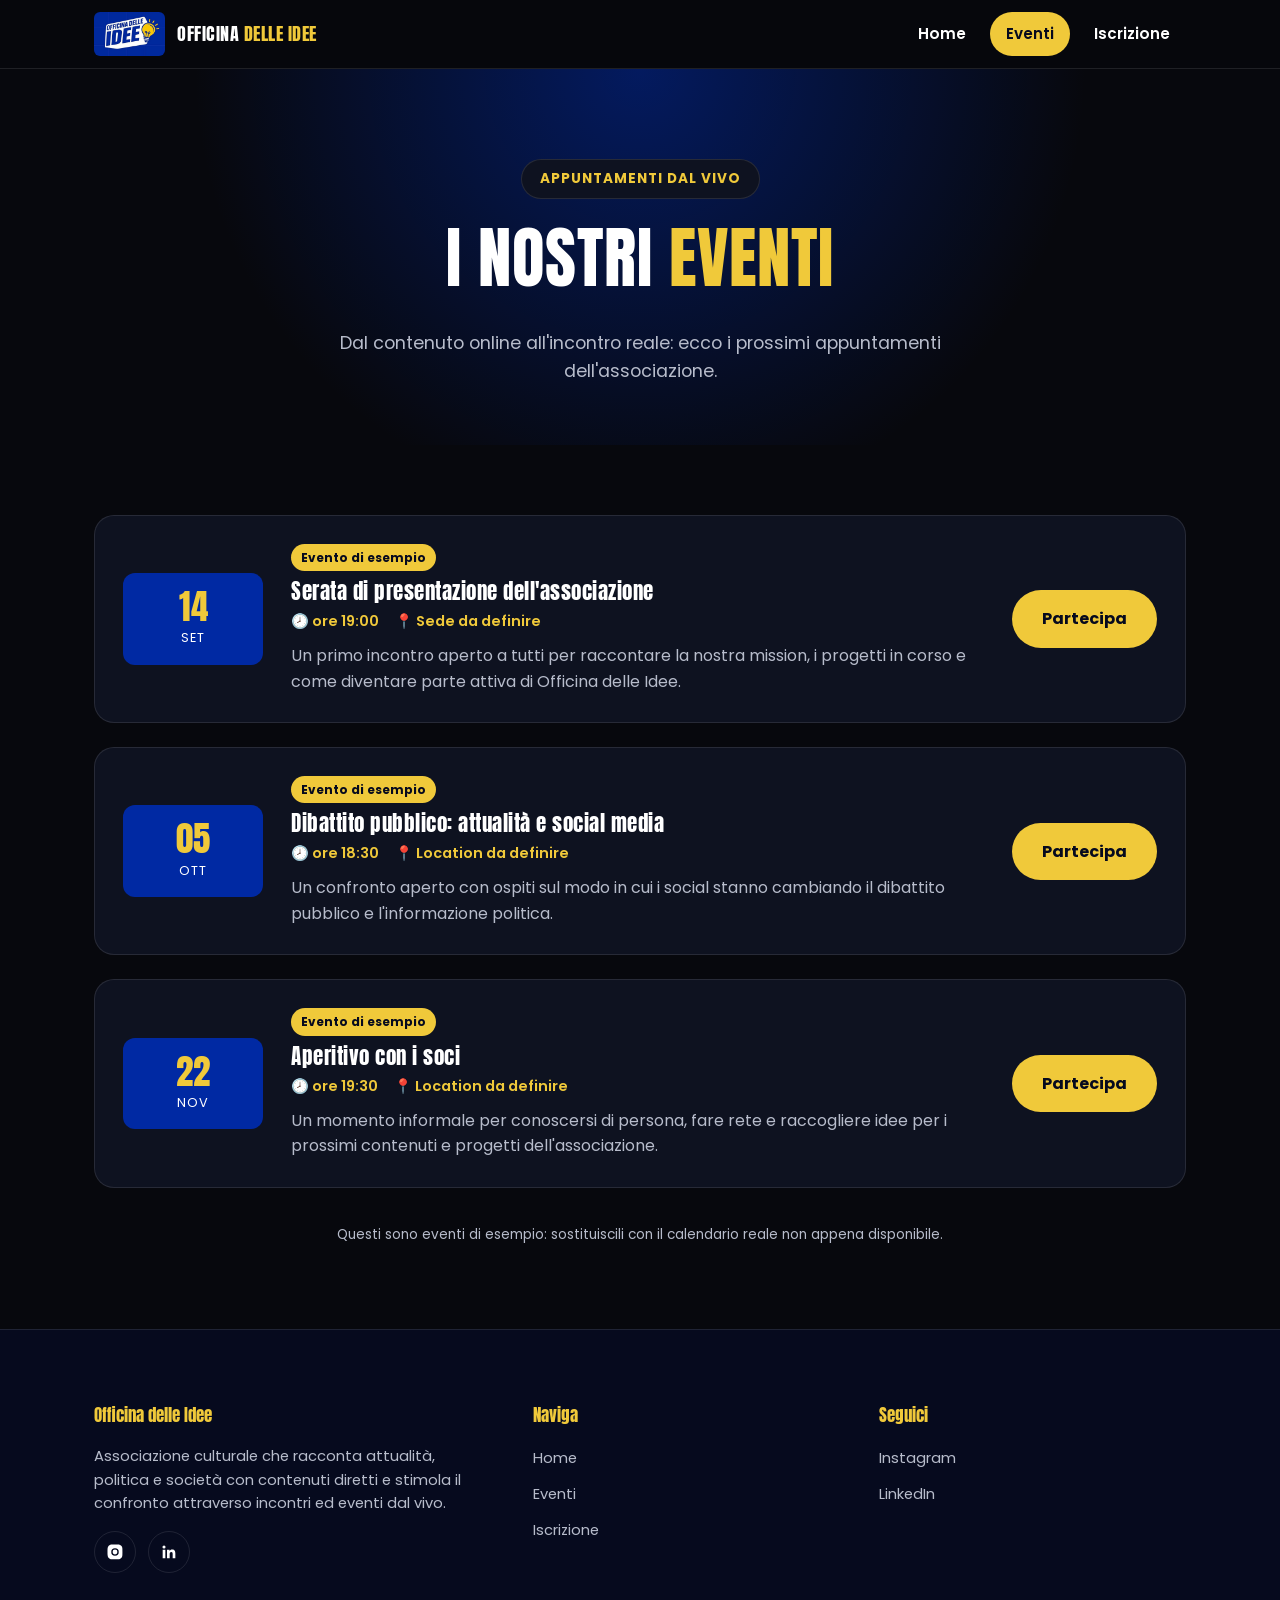
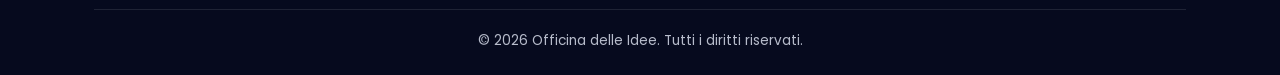
==== eventi.html @ fac71370 "Initial commit: sito web Officina delle Idee Pagine principali (home, eventi, iscrizione), form Netl" ====
<!DOCTYPE html>
<html lang="it">
<head>
  <meta charset="UTF-8">
  <meta name="viewport" content="width=device-width, initial-scale=1.0">
  <title>Eventi | Officina delle Idee</title>
  <meta name="description" content="Scopri i prossimi eventi live di Officina delle Idee: incontri, dibattiti e appuntamenti dal vivo con la community.">

  <link rel="icon" type="image/png" sizes="32x32" href="images/favicon-32.png">
  <link rel="apple-touch-icon" sizes="180x180" href="images/favicon-180.png">

  <link rel="preconnect" href="https://fonts.googleapis.com">
  <link rel="preconnect" href="https://fonts.gstatic.com" crossorigin>
  <link href="https://fonts.googleapis.com/css2?family=Anton&family=Poppins:wght@400;600;700&display=swap" rel="stylesheet">

  <link rel="stylesheet" href="css/style.css">
</head>
<body>

  <header class="site-header">
    <div class="container">
      <a href="index.html" class="brand">
        <img src="images/logo.jpg" alt="Logo Officina delle Idee">
        <span>OFFICINA <em>DELLE IDEE</em></span>
      </a>

      <button class="nav-toggle" id="navToggle" aria-label="Apri menu" aria-expanded="false">
        <span></span><span></span><span></span>
      </button>

      <nav class="main-nav" id="mainNav">
        <ul>
          <li><a href="index.html">Home</a></li>
          <li><a href="eventi.html" class="active">Eventi</a></li>
          <li><a href="iscrizione.html">Iscrizione</a></li>
        </ul>
      </nav>
    </div>
  </header>

  <main>
    <section class="hero grid-bg" style="padding-bottom:30px;">
      <div class="container">
        <span class="eyebrow">Appuntamenti dal vivo</span>
        <h1>I NOSTRI <span style="color:var(--gold)">EVENTI</span></h1>
        <p class="lead">
          Dal contenuto online all'incontro reale: ecco i prossimi appuntamenti dell'associazione.
        </p>
      </div>
    </section>

    <section>
      <div class="container">

        <div class="events-list">

          <article class="event-card">
            <div class="event-date">
              <span class="day">14</span>
              <span class="month">Set</span>
            </div>
            <div class="event-body">
              <span class="badge-placeholder">Evento di esempio</span>
              <h3>Serata di presentazione dell'associazione</h3>
              <div class="event-meta">
                <span>🕗 ore 19:00</span>
                <span>📍 Sede da definire</span>
              </div>
              <p>
                Un primo incontro aperto a tutti per raccontare la nostra mission, i progetti in corso
                e come diventare parte attiva di Officina delle Idee.
              </p>
            </div>
            <div class="event-action">
              <a href="iscrizione.html" class="btn btn-gold">Partecipa</a>
            </div>
          </article>

          <article class="event-card">
            <div class="event-date">
              <span class="day">05</span>
              <span class="month">Ott</span>
            </div>
            <div class="event-body">
              <span class="badge-placeholder">Evento di esempio</span>
              <h3>Dibattito pubblico: attualità e social media</h3>
              <div class="event-meta">
                <span>🕗 ore 18:30</span>
                <span>📍 Location da definire</span>
              </div>
              <p>
                Un confronto aperto con ospiti sul modo in cui i social stanno cambiando il dibattito
                pubblico e l'informazione politica.
              </p>
            </div>
            <div class="event-action">
              <a href="iscrizione.html" class="btn btn-gold">Partecipa</a>
            </div>
          </article>

          <article class="event-card">
            <div class="event-date">
              <span class="day">22</span>
              <span class="month">Nov</span>
            </div>
            <div class="event-body">
              <span class="badge-placeholder">Evento di esempio</span>
              <h3>Aperitivo con i soci</h3>
              <div class="event-meta">
                <span>🕗 ore 19:30</span>
                <span>📍 Location da definire</span>
              </div>
              <p>
                Un momento informale per conoscersi di persona, fare rete e raccogliere idee
                per i prossimi contenuti e progetti dell'associazione.
              </p>
            </div>
            <div class="event-action">
              <a href="iscrizione.html" class="btn btn-gold">Partecipa</a>
            </div>
          </article>

        </div>

        <p class="form-note" style="margin-top:36px;">
          Questi sono eventi di esempio: sostituiscili con il calendario reale non appena disponibile.
        </p>

      </div>
    </section>
  </main>

  <footer class="site-footer">
    <div class="container">
      <div class="footer-grid">
        <div>
          <h4>Officina delle Idee</h4>
          <p>Associazione culturale che racconta attualità, politica e società con contenuti diretti e stimola il confronto attraverso incontri ed eventi dal vivo.</p>
          <div class="social-links">
            <a href="https://www.instagram.com/_officinadelleidee_/" target="_blank" rel="noopener" aria-label="Instagram">
              <svg viewBox="0 0 24 24"><path d="M12 2c2.7 0 3 .01 4.1.06 1.1.05 1.8.2 2.4.45.65.25 1.2.6 1.75 1.15.5.5.9 1.1 1.15 1.75.25.6.4 1.3.45 2.4.05 1.1.06 1.4.06 4.1s-.01 3-.06 4.1c-.05 1.1-.2 1.8-.45 2.4a4.9 4.9 0 0 1-1.15 1.75 4.9 4.9 0 0 1-1.75 1.15c-.6.25-1.3.4-2.4.45-1.1.05-1.4.06-4.1.06s-3-.01-4.1-.06c-1.1-.05-1.8-.2-2.4-.45a4.9 4.9 0 0 1-1.75-1.15 4.9 4.9 0 0 1-1.15-1.75c-.25-.6-.4-1.3-.45-2.4C2.01 15 2 14.7 2 12s.01-3 .06-4.1c.05-1.1.2-1.8.45-2.4.25-.65.6-1.2 1.15-1.75A4.9 4.9 0 0 1 5.4 2.6c.6-.25 1.3-.4 2.4-.45C8.9 2.01 9.2 2 12 2zm0 5a5 5 0 1 0 0 10 5 5 0 0 0 0-10zm0 8.2a3.2 3.2 0 1 1 0-6.4 3.2 3.2 0 0 1 0 6.4zm5.2-8.4a1.2 1.2 0 1 1-2.4 0 1.2 1.2 0 0 1 2.4 0z"/></svg>
            </a>
            <a href="https://www.linkedin.com/company/officina-delle-idee" target="_blank" rel="noopener" aria-label="LinkedIn">
              <svg viewBox="0 0 24 24"><path d="M20.45 20.45h-3.55v-5.57c0-1.33-.02-3.03-1.85-3.03-1.85 0-2.14 1.45-2.14 2.94v5.66H9.36V9h3.41v1.56h.05c.47-.9 1.63-1.85 3.36-1.85 3.6 0 4.27 2.37 4.27 5.45v6.29zM5.34 7.43a2.06 2.06 0 1 1 0-4.12 2.06 2.06 0 0 1 0 4.12zM7.12 20.45H3.56V9h3.56v11.45z"/></svg>
            </a>
          </div>
        </div>
        <div>
          <h4>Naviga</h4>
          <ul class="footer-nav">
            <li><a href="index.html">Home</a></li>
            <li><a href="eventi.html">Eventi</a></li>
            <li><a href="iscrizione.html">Iscrizione</a></li>
          </ul>
        </div>
        <div>
          <h4>Seguici</h4>
          <ul class="footer-nav">
            <li><a href="https://www.instagram.com/_officinadelleidee_/" target="_blank" rel="noopener">Instagram</a></li>
            <li><a href="https://www.linkedin.com/company/officina-delle-idee" target="_blank" rel="noopener">LinkedIn</a></li>
          </ul>
        </div>
      </div>
      <div class="footer-bottom">
        &copy; <span id="year"></span> Officina delle Idee. Tutti i diritti riservati.
      </div>
    </div>
  </footer>

  <script src="js/script.js"></script>
</body>
</html>
---- css/style.css ----
/* =========================================================
   OFFICINA DELLE IDEE — stylesheet condiviso
   ========================================================= */

:root {
  --blue: #0029a3;
  --blue-light: #2747d6;
  --navy: #060a1e;
  --bg: #07080d;
  --bg-panel: #0e1220;
  --gold: #f0c93a;
  --gold-dark: #d1ac1f;
  --white: #ffffff;
  --text-muted: #b7bccb;
  --border-soft: rgba(255, 255, 255, 0.1);

  --font-display: "Anton", "Archivo Black", sans-serif;
  --font-body: "Poppins", "Segoe UI", sans-serif;

  --radius-md: 12px;
  --radius-lg: 20px;
  --container: 1140px;
}

* {
  box-sizing: border-box;
}

html {
  scroll-behavior: smooth;
}

body {
  margin: 0;
  background: var(--bg);
  color: var(--white);
  font-family: var(--font-body);
  line-height: 1.6;
  -webkit-font-smoothing: antialiased;
}

img {
  max-width: 100%;
  display: block;
}

a {
  color: inherit;
  text-decoration: none;
}

ul {
  margin: 0;
  padding: 0;
  list-style: none;
}

h1, h2, h3 {
  font-family: var(--font-display);
  font-weight: 400;
  line-height: 1.1;
  margin: 0 0 .5em;
  letter-spacing: .5px;
}

h1 { font-size: clamp(2.4rem, 6vw, 4.2rem); }
h2 { font-size: clamp(1.9rem, 4vw, 2.8rem); color: var(--gold); }
h3 { font-size: 1.3rem; }

p { margin: 0 0 1em; }

.container {
  width: 100%;
  max-width: var(--container);
  margin: 0 auto;
  padding: 0 24px;
}

/* Sfondo a griglia, richiamo grafico dei post social */
.grid-bg {
  background-image:
    linear-gradient(rgba(255, 255, 255, 0.05) 1px, transparent 1px),
    linear-gradient(90deg, rgba(255, 255, 255, 0.05) 1px, transparent 1px);
  background-size: 42px 42px;
  background-position: center top;
}

/* =========================
   HEADER / NAV
   ========================= */
.site-header {
  position: sticky;
  top: 0;
  z-index: 100;
  background: rgba(7, 8, 13, 0.9);
  backdrop-filter: blur(8px);
  border-bottom: 1px solid var(--border-soft);
}

.site-header .container {
  display: flex;
  align-items: center;
  justify-content: space-between;
  padding-top: 12px;
  padding-bottom: 12px;
}

.brand {
  display: flex;
  align-items: center;
  gap: 12px;
}

.brand img {
  height: 44px;
  width: auto;
  border-radius: 6px;
}

.brand span {
  font-family: var(--font-display);
  font-size: 1.1rem;
  letter-spacing: .5px;
  color: var(--white);
}

.brand span em {
  font-style: normal;
  color: var(--gold);
}

.nav-toggle {
  display: none;
  flex-direction: column;
  gap: 5px;
  background: none;
  border: none;
  cursor: pointer;
  padding: 8px;
  z-index: 110;
}

.nav-toggle span {
  width: 26px;
  height: 3px;
  background: var(--white);
  border-radius: 2px;
  transition: transform .25s ease, opacity .25s ease;
}

.nav-toggle.active span:nth-child(1) { transform: translateY(8px) rotate(45deg); }
.nav-toggle.active span:nth-child(2) { opacity: 0; }
.nav-toggle.active span:nth-child(3) { transform: translateY(-8px) rotate(-45deg); }

.main-nav ul {
  display: flex;
  gap: 8px;
}

.main-nav a {
  display: inline-block;
  padding: 10px 16px;
  font-weight: 600;
  font-size: .95rem;
  border-radius: 999px;
  transition: background .2s ease, color .2s ease;
}

.main-nav a:hover,
.main-nav a.active {
  background: var(--gold);
  color: var(--navy);
}

/* =========================
   BOTTONI
   ========================= */
.btn {
  display: inline-flex;
  align-items: center;
  justify-content: center;
  gap: 8px;
  padding: 14px 28px;
  border-radius: 999px;
  font-weight: 700;
  font-size: 1rem;
  border: 2px solid transparent;
  cursor: pointer;
  transition: transform .2s ease, background .2s ease, color .2s ease, border-color .2s ease;
  font-family: var(--font-body);
}

.btn:hover { transform: translateY(-2px); }

.btn-gold {
  background: var(--gold);
  color: var(--navy);
}
.btn-gold:hover { background: var(--gold-dark); }

.btn-outline {
  background: transparent;
  border-color: var(--white);
  color: var(--white);
}
.btn-outline:hover { border-color: var(--gold); color: var(--gold); }

.btn-block { width: 100%; }

/* =========================
   HERO
   ========================= */
.hero {
  padding: 90px 0 70px;
  text-align: center;
  background: radial-gradient(circle at 50% 0%, rgba(0, 41, 163, 0.55), transparent 60%);
}

.hero .eyebrow {
  display: inline-block;
  background: var(--bg-panel);
  border: 1px solid var(--border-soft);
  color: var(--gold);
  font-weight: 700;
  font-size: .85rem;
  letter-spacing: 1px;
  text-transform: uppercase;
  padding: 8px 18px;
  border-radius: 999px;
  margin-bottom: 22px;
}

.hero p.lead {
  max-width: 640px;
  margin: 0 auto 30px;
  color: var(--text-muted);
  font-size: 1.1rem;
}

.hero-actions {
  display: flex;
  justify-content: center;
  gap: 16px;
  flex-wrap: wrap;
}

/* =========================
   SEZIONI GENERICHE
   ========================= */
section {
  padding: 70px 0;
}

.section-head {
  text-align: center;
  max-width: 680px;
  margin: 0 auto 46px;
}

.section-head p {
  color: var(--text-muted);
}

.panel {
  background: var(--bg-panel);
  border: 1px solid var(--border-soft);
  border-radius: var(--radius-lg);
  padding: 40px;
}

/* Chi siamo */
.about-grid {
  display: grid;
  grid-template-columns: 1.1fr .9fr;
  gap: 50px;
  align-items: center;
}

.about-grid .stats {
  display: grid;
  grid-template-columns: repeat(2, 1fr);
  gap: 18px;
  margin-top: 30px;
}

.stat {
  background: var(--bg-panel);
  border: 1px solid var(--border-soft);
  border-radius: var(--radius-md);
  padding: 20px;
  text-align: center;
}

.stat strong {
  display: block;
  font-family: var(--font-display);
  font-size: 2rem;
  color: var(--gold);
}

.stat span {
  font-size: .85rem;
  color: var(--text-muted);
}

.about-visual {
  background: var(--blue);
  border-radius: var(--radius-lg);
  padding: 30px;
  display: flex;
  align-items: center;
  justify-content: center;
}

.about-visual img {
  border-radius: var(--radius-md);
}

/* Galleria contenuti / social */
.gallery {
  display: grid;
  grid-template-columns: repeat(3, 1fr);
  gap: 24px;
}

.gallery figure {
  margin: 0;
  border-radius: var(--radius-lg);
  overflow: hidden;
  border: 1px solid var(--border-soft);
  position: relative;
  background: var(--bg-panel);
}

.gallery img {
  width: 100%;
  height: 100%;
  object-fit: cover;
  aspect-ratio: 4 / 5;
  transition: transform .35s ease;
}

.gallery a:hover img {
  transform: scale(1.05);
}

.gallery figcaption {
  padding: 14px 16px;
  font-size: .9rem;
  color: var(--text-muted);
  border-top: 1px solid var(--border-soft);
}

.social-cta {
  text-align: center;
  margin-top: 36px;
}

/* Card generiche (usate anche in eventi/iscrizione) */
.card {
  background: var(--bg-panel);
  border: 1px solid var(--border-soft);
  border-radius: var(--radius-lg);
  padding: 28px;
}

/* =========================
   EVENTI
   ========================= */
.events-list {
  display: flex;
  flex-direction: column;
  gap: 24px;
}

.event-card {
  display: grid;
  grid-template-columns: 140px 1fr auto;
  gap: 28px;
  align-items: center;
  background: var(--bg-panel);
  border: 1px solid var(--border-soft);
  border-radius: var(--radius-lg);
  padding: 28px;
}

.event-date {
  background: var(--blue);
  border-radius: var(--radius-md);
  text-align: center;
  padding: 16px 10px;
}

.event-date .day {
  display: block;
  font-family: var(--font-display);
  font-size: 2.2rem;
  color: var(--gold);
  line-height: 1;
}

.event-date .month {
  display: block;
  font-size: .8rem;
  text-transform: uppercase;
  letter-spacing: 1px;
  color: var(--white);
  margin-top: 4px;
}

.event-body h3 {
  margin-bottom: 6px;
}

.event-meta {
  display: flex;
  gap: 16px;
  flex-wrap: wrap;
  color: var(--gold);
  font-size: .9rem;
  font-weight: 600;
  margin-bottom: 10px;
}

.event-body p {
  color: var(--text-muted);
  margin-bottom: 0;
}

.event-action {
  align-self: center;
}

.badge-placeholder {
  display: inline-block;
  font-size: .75rem;
  color: var(--navy);
  background: var(--gold);
  padding: 4px 10px;
  border-radius: 999px;
  font-weight: 700;
  margin-bottom: 10px;
}

/* =========================
   FORM ISCRIZIONE
   ========================= */
.form-wrap {
  max-width: 640px;
  margin: 0 auto;
}

.form-grid {
  display: grid;
  grid-template-columns: 1fr 1fr;
  gap: 20px;
}

.form-grid .full {
  grid-column: 1 / -1;
}

label {
  display: block;
  font-weight: 600;
  font-size: .9rem;
  margin-bottom: 8px;
  color: var(--white);
}

input,
select,
textarea {
  width: 100%;
  padding: 14px 16px;
  border-radius: var(--radius-md);
  border: 1px solid var(--border-soft);
  background: var(--bg);
  color: var(--white);
  font-family: var(--font-body);
  font-size: 1rem;
}

input:focus,
select:focus,
textarea:focus {
  outline: none;
  border-color: var(--gold);
}

.field {
  margin-bottom: 20px;
}

.tessere-info {
  display: grid;
  grid-template-columns: repeat(3, 1fr);
  gap: 16px;
  margin: 30px 0 40px;
}

.tessera {
  background: var(--bg-panel);
  border: 1px solid var(--border-soft);
  border-radius: var(--radius-md);
  padding: 22px 18px;
  text-align: center;
}

.tessera strong {
  display: block;
  font-family: var(--font-display);
  font-size: 1.6rem;
  color: var(--gold);
  margin-bottom: 4px;
}

.tessera span {
  font-size: .85rem;
  color: var(--text-muted);
}

.form-note {
  font-size: .85rem;
  color: var(--text-muted);
  margin-top: 14px;
  text-align: center;
}

.honeypot-field {
  position: absolute;
  left: -9999px;
}

.payment-method {
  margin-bottom: 20px;
}

.payment-options {
  display: grid;
  grid-template-columns: 1fr 1fr;
  gap: 16px;
  margin-bottom: 16px;
}

.payment-option {
  display: flex;
  align-items: center;
  gap: 10px;
  background: var(--bg-panel);
  border: 1px solid var(--border-soft);
  border-radius: var(--radius-md);
  padding: 14px 16px;
  cursor: pointer;
  transition: border-color .2s ease;
}

.payment-option:hover {
  border-color: var(--gold);
}

.payment-option input[type="radio"] {
  width: auto;
  accent-color: var(--gold);
}

.payment-option span {
  font-weight: 600;
  font-size: .95rem;
}

.payment-details {
  display: none;
  background: var(--bg-panel);
  border: 1px solid var(--border-soft);
  border-radius: var(--radius-md);
  padding: 20px;
}

.payment-details.active {
  display: block;
}

.payment-details p {
  margin: 0 0 8px;
  font-size: .95rem;
}

.payment-details p:last-child {
  margin-bottom: 0;
}

.payment-details strong {
  color: var(--gold);
}

/* =========================
   CONTATTI (placeholder)
   ========================= */
.contacts-grid {
  display: grid;
  grid-template-columns: repeat(3, 1fr);
  gap: 20px;
}

.contact-item {
  background: var(--bg-panel);
  border: 1px dashed var(--border-soft);
  border-radius: var(--radius-md);
  padding: 24px;
  text-align: center;
}

.contact-item .todo {
  display: inline-block;
  margin-top: 10px;
  font-size: .75rem;
  color: var(--gold);
  text-transform: uppercase;
  letter-spacing: 1px;
  font-weight: 700;
}

/* =========================
   FOOTER
   ========================= */
.site-footer {
  background: var(--navy);
  border-top: 1px solid var(--border-soft);
  padding: 50px 0 24px;
}

.footer-grid {
  display: grid;
  grid-template-columns: 1.3fr 1fr 1fr;
  gap: 40px;
  margin-bottom: 36px;
}

.footer-grid h4 {
  font-family: var(--font-display);
  font-weight: 400;
  color: var(--gold);
  margin-bottom: 16px;
  font-size: 1.05rem;
}

.footer-grid p {
  color: var(--text-muted);
  font-size: .92rem;
}

.footer-nav li { margin-bottom: 10px; }
.footer-nav a { color: var(--text-muted); font-size: .92rem; }
.footer-nav a:hover { color: var(--gold); }

.social-links {
  display: flex;
  gap: 12px;
}

.social-links a {
  width: 42px;
  height: 42px;
  border-radius: 50%;
  border: 1px solid var(--border-soft);
  display: flex;
  align-items: center;
  justify-content: center;
  transition: background .2s ease, border-color .2s ease;
}

.social-links a:hover {
  background: var(--gold);
  border-color: var(--gold);
}

.social-links a:hover svg { fill: var(--navy); }

.social-links svg {
  width: 18px;
  height: 18px;
  fill: var(--white);
  transition: fill .2s ease;
}

.footer-bottom {
  border-top: 1px solid var(--border-soft);
  padding-top: 20px;
  text-align: center;
  color: var(--text-muted);
  font-size: .85rem;
}

/* =========================
   PAGINA DI RINGRAZIAMENTO
   ========================= */
.thanks-page {
  min-height: 60vh;
  display: flex;
  align-items: center;
  justify-content: center;
  text-align: center;
  padding: 60px 0;
}

/* =========================
   RESPONSIVE
   ========================= */
@media (max-width: 900px) {
  .about-grid { grid-template-columns: 1fr; }
  .gallery { grid-template-columns: repeat(2, 1fr); }
  .footer-grid { grid-template-columns: 1fr 1fr; }
  .tessere-info { grid-template-columns: 1fr; }
  .contacts-grid { grid-template-columns: 1fr; }
  .event-card {
    grid-template-columns: 1fr;
    text-align: left;
  }
  .event-date {
    justify-self: start;
    width: 100px;
  }
}

@media (max-width: 720px) {
  .nav-toggle { display: flex; }

  .main-nav {
    position: fixed;
    inset: 0 0 0 30%;
    top: 68px;
    background: var(--navy);
    border-left: 1px solid var(--border-soft);
    transform: translateX(100%);
    transition: transform .3s ease;
    padding: 30px 24px;
  }

  .main-nav.open { transform: translateX(0); }

  .main-nav ul {
    flex-direction: column;
    gap: 6px;
  }

  .main-nav a {
    display: block;
    text-align: center;
  }

  .form-grid { grid-template-columns: 1fr; }
  .payment-options { grid-template-columns: 1fr; }
  .gallery { grid-template-columns: 1fr; }
  .footer-grid { grid-template-columns: 1fr; text-align: center; }
  .social-links { justify-content: center; }
  hr.footer-nav { margin: 0 auto; }
}
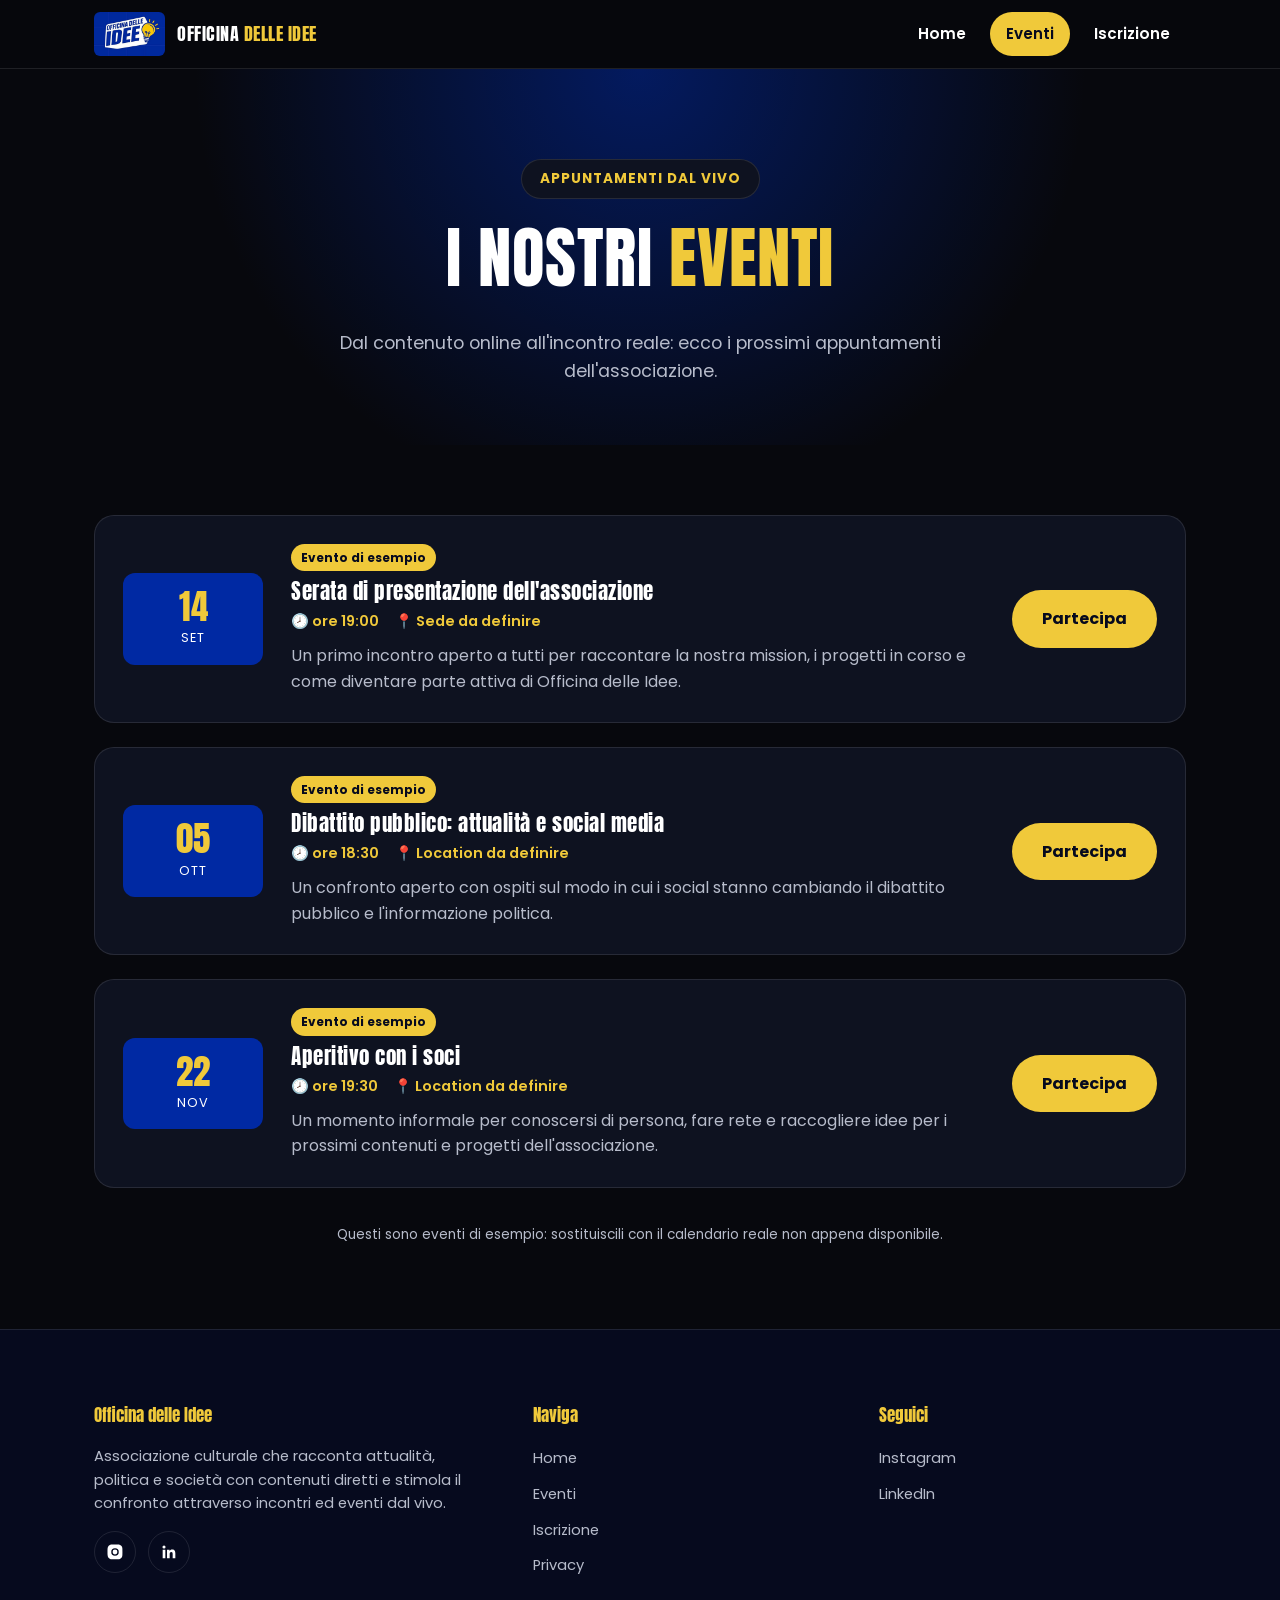
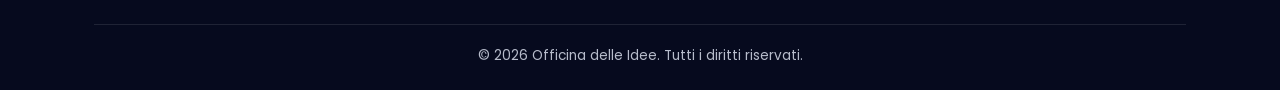
==== commit b2e7b9f1: "Aggiungi modale di adesione eventi con invio AJAX a Netlify Il pulsante "Partecipa" di ogni evento a" ====
--- a/eventi.html
+++ b/eventi.html
@@ -54,7 +54,7 @@
 
         <div class="events-list">
 
-          <article class="event-card">
+          <article class="event-card" data-event-title="Serata di presentazione dell'associazione" data-locandina="locandine/serata-presentazione-associazione.pdf">
             <div class="event-date">
               <span class="day">14</span>
               <span class="month">Set</span>
@@ -72,11 +72,11 @@
               </p>
             </div>
             <div class="event-action">
-              <a href="iscrizione.html" class="btn btn-gold">Partecipa</a>
+              <a href="#" class="btn btn-gold">Partecipa</a>
             </div>
           </article>
 
-          <article class="event-card">
+          <article class="event-card" data-event-title="Dibattito pubblico: attualità e social media" data-locandina="locandine/dibattito-attualita-social-media.pdf">
             <div class="event-date">
               <span class="day">05</span>
               <span class="month">Ott</span>
@@ -94,11 +94,11 @@
               </p>
             </div>
             <div class="event-action">
-              <a href="iscrizione.html" class="btn btn-gold">Partecipa</a>
+              <a href="#" class="btn btn-gold">Partecipa</a>
             </div>
           </article>
 
-          <article class="event-card">
+          <article class="event-card" data-event-title="Aperitivo con i soci" data-locandina="locandine/aperitivo-con-i-soci.pdf">
             <div class="event-date">
               <span class="day">22</span>
               <span class="month">Nov</span>
@@ -116,7 +116,7 @@
               </p>
             </div>
             <div class="event-action">
-              <a href="iscrizione.html" class="btn btn-gold">Partecipa</a>
+              <a href="#" class="btn btn-gold">Partecipa</a>
             </div>
           </article>
 
@@ -151,6 +151,7 @@
             <li><a href="index.html">Home</a></li>
             <li><a href="eventi.html">Eventi</a></li>
             <li><a href="iscrizione.html">Iscrizione</a></li>
+            <li><a href="privacy.html">Privacy</a></li>
           </ul>
         </div>
         <div>
@@ -167,6 +168,61 @@
     </div>
   </footer>
 
+  <div class="modal-overlay" id="eventModal" aria-hidden="true">
+    <div class="modal-box" role="dialog" aria-modal="true" aria-labelledby="eventModalTitle">
+      <button type="button" class="modal-close" data-modal-close aria-label="Chiudi">&times;</button>
+
+      <div id="eventModalForm">
+        <span class="modal-eyebrow">Partecipa all'evento</span>
+        <h3 id="eventModalTitle">Titolo evento</h3>
+
+        <form name="iscrizione-evento" id="eventoForm" method="POST" data-netlify="true" netlify-honeypot="bot-field">
+          <input type="hidden" name="form-name" value="iscrizione-evento">
+          <input type="hidden" name="evento" id="eventoInput" value="">
+          <p class="honeypot-field">
+            <label>Non compilare questo campo se sei umano: <input name="bot-field"></label>
+          </p>
+
+          <div class="field">
+            <label for="evento-nome">Nome</label>
+            <input type="text" id="evento-nome" name="nome" required autocomplete="given-name">
+          </div>
+          <div class="field">
+            <label for="evento-cognome">Cognome</label>
+            <input type="text" id="evento-cognome" name="cognome" required autocomplete="family-name">
+          </div>
+          <div class="field">
+            <label for="evento-email">Email</label>
+            <input type="email" id="evento-email" name="email" required autocomplete="email">
+          </div>
+          <div class="field">
+            <label for="evento-persone">Numero di persone che porti con te</label>
+            <input type="number" id="evento-persone" name="numero_persone" min="1" value="1" required>
+          </div>
+          <div class="field">
+            <label for="evento-tessera">Sei già tesserato?</label>
+            <select id="evento-tessera" name="tesseramento" required>
+              <option value="No, non sono ancora tesserato">No, non sono ancora tesserato</option>
+              <option value="Sì, Tessera Junior">Sì, Tessera Junior</option>
+              <option value="Sì, Tessera Senior">Sì, Tessera Senior</option>
+              <option value="Sì, Tessera Partner">Sì, Tessera Partner</option>
+            </select>
+          </div>
+
+          <button type="submit" class="btn btn-gold btn-block">Invia adesione</button>
+        </form>
+      </div>
+
+      <div id="eventModalSuccess" class="modal-success" style="display:none;">
+        <span class="modal-eyebrow">Adesione ricevuta</span>
+        <h3>Grazie per la tua adesione!</h3>
+        <p>Abbiamo ricevuto i tuoi dati per l'evento. Scarica la locandina qui sotto e salva la data!</p>
+        <a href="#" id="eventModalDownload" class="btn btn-gold" download target="_blank" rel="noopener">Scarica la locandina</a>
+        <button type="button" class="btn btn-outline" data-modal-close style="margin-top:12px;">Chiudi</button>
+      </div>
+    </div>
+  </div>
+
   <script src="js/script.js"></script>
 </body>
 </html>
--- a/css/style.css
+++ b/css/style.css
@@ -594,6 +594,33 @@
   color: var(--gold);
 }
 
+.consent-field {
+  margin-top: 6px;
+}
+
+.checkbox-option {
+  display: flex;
+  align-items: flex-start;
+  gap: 10px;
+  cursor: pointer;
+}
+
+.checkbox-option input[type="checkbox"] {
+  width: auto;
+  margin-top: 3px;
+  accent-color: var(--gold);
+}
+
+.checkbox-option span {
+  font-size: .9rem;
+  color: var(--text-muted);
+  font-weight: 400;
+}
+
+.checkbox-option a {
+  color: var(--gold);
+}
+
 /* =========================
    CONTATTI (placeholder)
    ========================= */
@@ -619,6 +646,122 @@
   text-transform: uppercase;
   letter-spacing: 1px;
   font-weight: 700;
+}
+
+/* =========================
+   MODALE EVENTI
+   ========================= */
+.modal-overlay {
+  display: none;
+  position: fixed;
+  inset: 0;
+  background: rgba(6, 10, 30, 0.85);
+  z-index: 1000;
+  align-items: center;
+  justify-content: center;
+  padding: 20px;
+}
+
+.modal-overlay.active {
+  display: flex;
+}
+
+body.modal-open {
+  overflow: hidden;
+}
+
+.modal-box {
+  position: relative;
+  width: 100%;
+  max-width: 520px;
+  max-height: 90vh;
+  overflow-y: auto;
+  background: var(--bg-panel);
+  border: 1px solid var(--border-soft);
+  border-radius: var(--radius-lg);
+  padding: 36px 32px 32px;
+}
+
+.modal-close {
+  position: absolute;
+  top: 16px;
+  right: 16px;
+  width: 36px;
+  height: 36px;
+  border-radius: 50%;
+  border: 1px solid var(--border-soft);
+  background: transparent;
+  color: var(--white);
+  font-size: 1.3rem;
+  line-height: 1;
+  cursor: pointer;
+  display: flex;
+  align-items: center;
+  justify-content: center;
+  transition: border-color .2s ease, color .2s ease;
+}
+
+.modal-close:hover {
+  border-color: var(--gold);
+  color: var(--gold);
+}
+
+.modal-eyebrow {
+  display: block;
+  color: var(--gold);
+  font-weight: 700;
+  font-size: .78rem;
+  letter-spacing: 1px;
+  text-transform: uppercase;
+  margin-bottom: 8px;
+}
+
+.modal-box h3 {
+  font-family: var(--font-display);
+  font-weight: 400;
+  color: var(--white);
+  font-size: 1.5rem;
+  margin: 0 0 20px;
+}
+
+.modal-success {
+  text-align: center;
+}
+
+.modal-success p {
+  color: var(--text-muted);
+  margin-bottom: 24px;
+}
+
+.modal-success .btn {
+  width: 100%;
+}
+
+/* =========================
+   PAGINA PRIVACY
+   ========================= */
+.legal-content {
+  max-width: 760px;
+  margin: 0 auto;
+}
+
+.legal-block {
+  padding: 28px 0;
+  border-bottom: 1px solid var(--border-soft);
+}
+
+.legal-block:last-child {
+  border-bottom: none;
+}
+
+.legal-block h2 {
+  font-size: 1.4rem;
+  margin-bottom: 12px;
+}
+
+.legal-block p {
+  color: var(--text-muted);
+  margin: 0;
 }
 
 /* =========================
@@ -690,6 +833,10 @@
   text-align: center;
   color: var(--text-muted);
   font-size: .85rem;
+}
+
+.footer-bottom a:hover {
+  color: var(--gold);
 }
 
 /* =========================
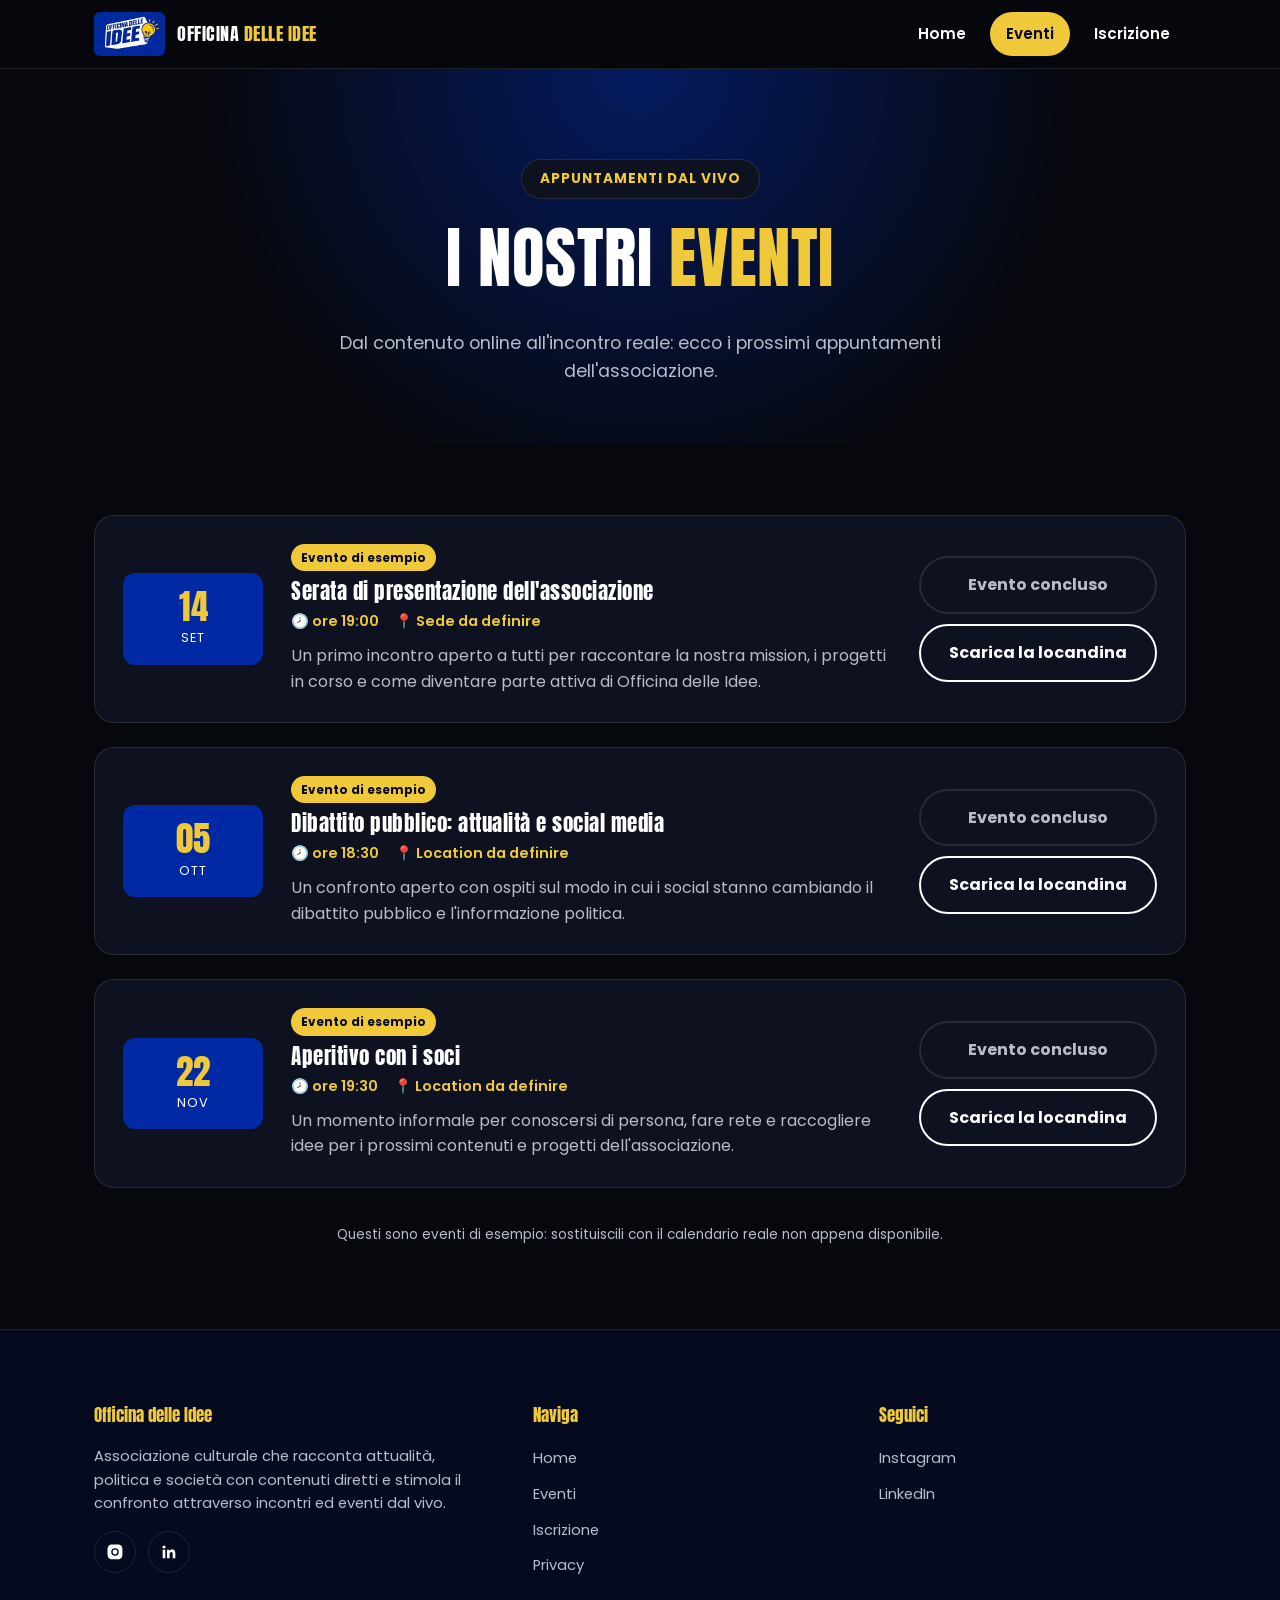
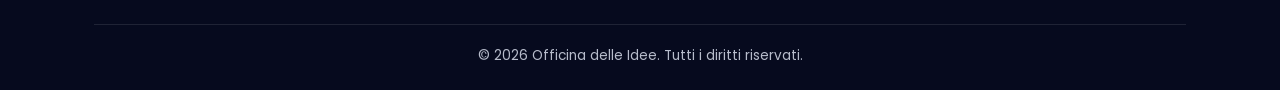
==== commit 54283d9c: "Disabilita automaticamente "Partecipa" per gli eventi passati Ogni scheda evento ha ora data-event-d" ====
--- a/eventi.html
+++ b/eventi.html
@@ -54,7 +54,7 @@
 
         <div class="events-list">
 
-          <article class="event-card" data-event-title="Serata di presentazione dell'associazione" data-locandina="locandine/serata-presentazione-associazione.pdf">
+          <article class="event-card" data-event-title="Serata di presentazione dell'associazione" data-locandina="locandine/serata-presentazione-associazione.pdf" data-event-date="2026-09-14">
             <div class="event-date">
               <span class="day">14</span>
               <span class="month">Set</span>
@@ -76,7 +76,7 @@
             </div>
           </article>
 
-          <article class="event-card" data-event-title="Dibattito pubblico: attualità e social media" data-locandina="locandine/dibattito-attualita-social-media.pdf">
+          <article class="event-card" data-event-title="Dibattito pubblico: attualità e social media" data-locandina="locandine/dibattito-attualita-social-media.pdf" data-event-date="2026-10-05">
             <div class="event-date">
               <span class="day">05</span>
               <span class="month">Ott</span>
@@ -98,7 +98,7 @@
             </div>
           </article>
 
-          <article class="event-card" data-event-title="Aperitivo con i soci" data-locandina="locandine/aperitivo-con-i-soci.pdf">
+          <article class="event-card" data-event-title="Aperitivo con i soci" data-locandina="locandine/aperitivo-con-i-soci.pdf" data-event-date="2026-11-22">
             <div class="event-date">
               <span class="day">22</span>
               <span class="month">Nov</span>
--- a/css/style.css
+++ b/css/style.css
@@ -429,6 +429,18 @@
 
 .event-action {
   align-self: center;
+  display: flex;
+  flex-direction: column;
+  gap: 10px;
+}
+
+.btn-disabled,
+.btn-disabled:hover {
+  background: var(--bg-panel);
+  color: var(--text-muted);
+  border: 2px solid var(--border-soft);
+  cursor: not-allowed;
+  transform: none;
 }
 
 .badge-placeholder {
